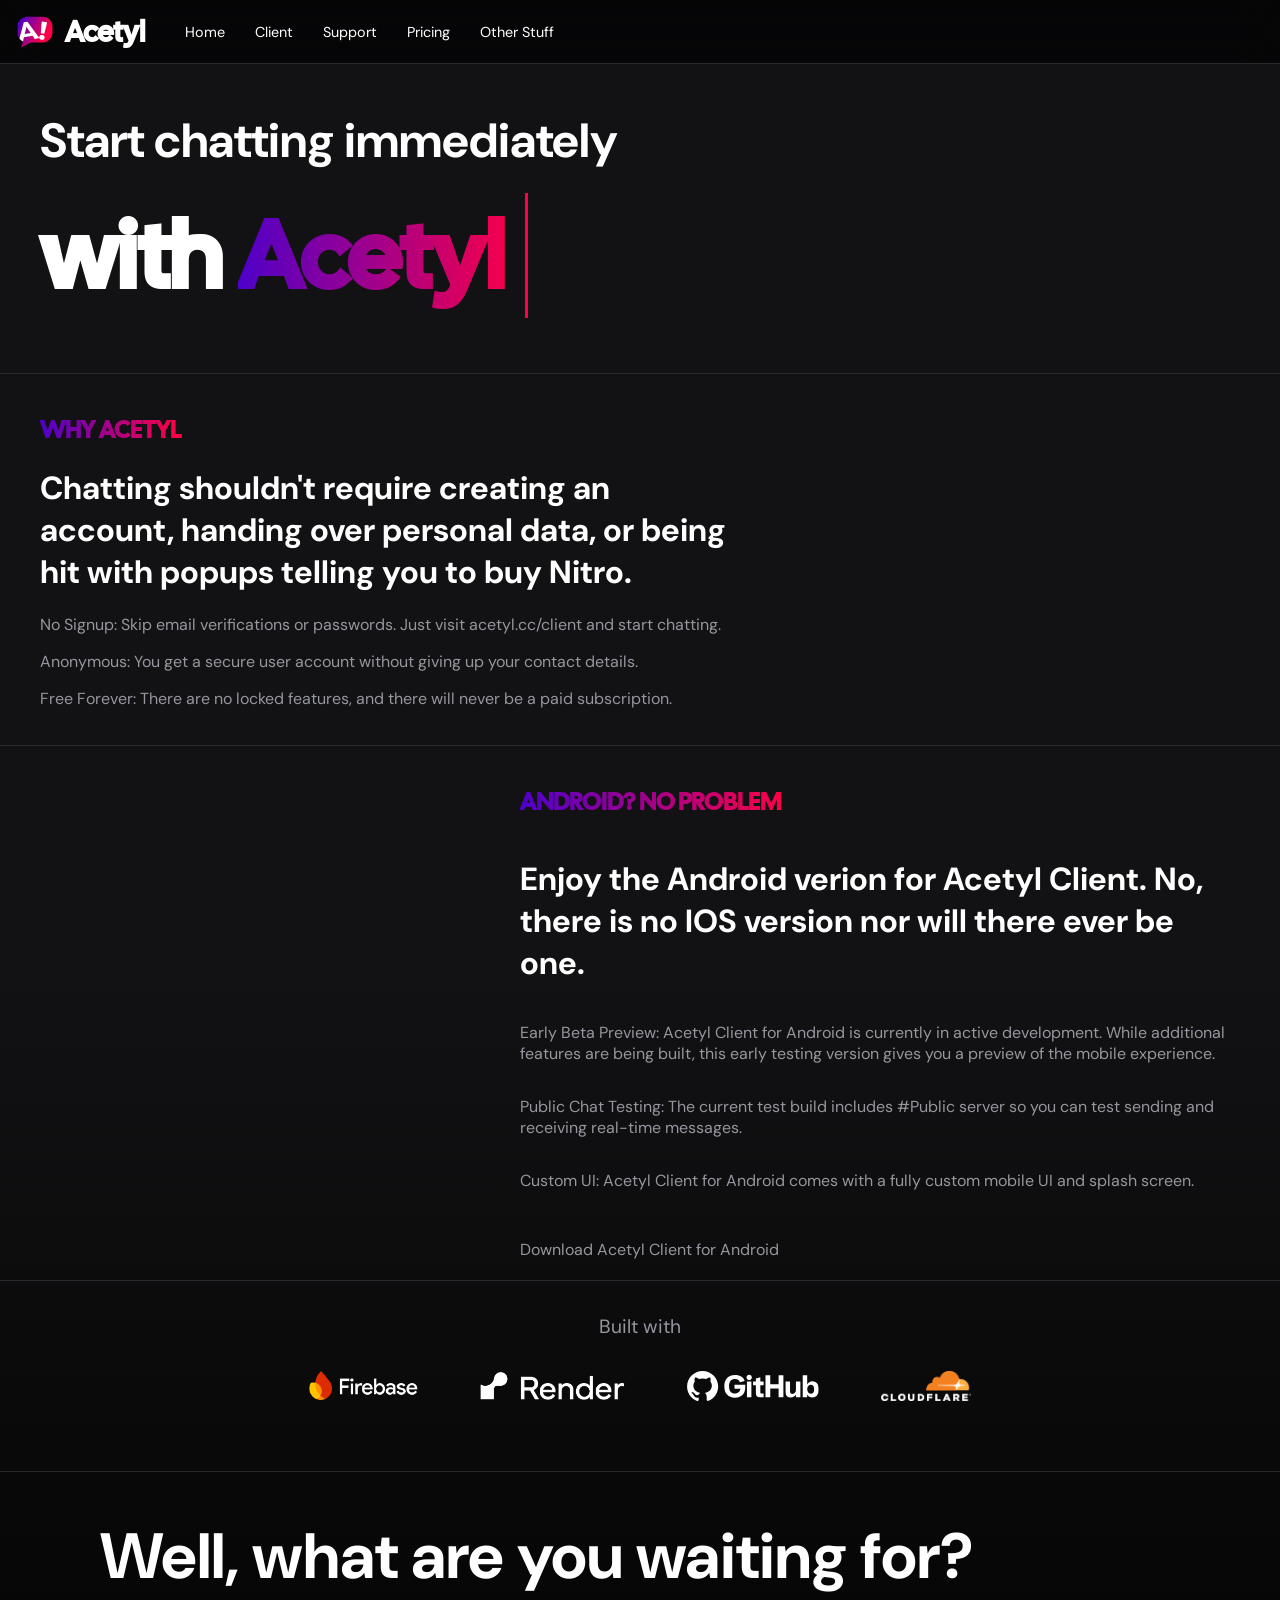
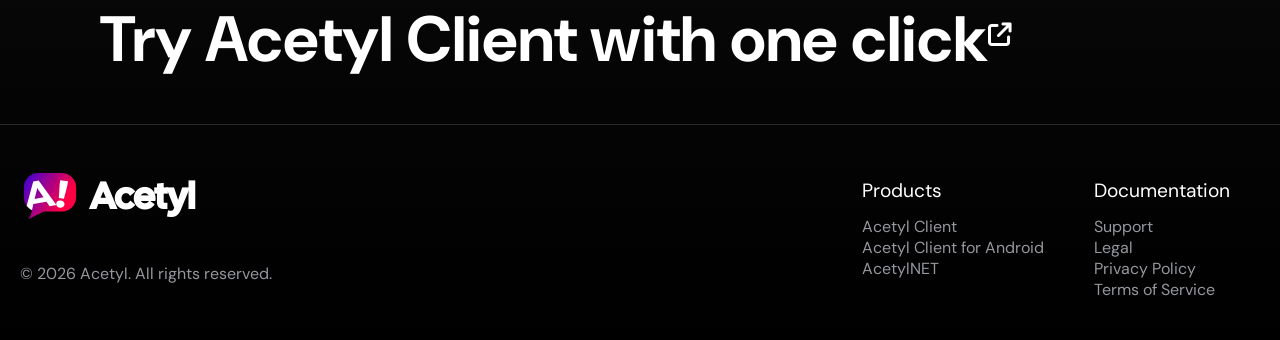
==== index.html @ eba13580 "big update with legal page and components folder" ====
<!DOCTYPE html>

<html>
<head>
    <meta charset="UTF-8">
    <title>Acetyl</title>
    <link rel="stylesheet" href="https://cdnjs.cloudflare.com/ajax/libs/font-awesome/6.5.0/css/all.min.css">
    <link rel="preconnect" href="https://fonts.googleapis.com">
    <link rel="preconnect" href="https://fonts.gstatic.com" crossorigin>
    <link href="https://fonts.googleapis.com/css2?family=Cal+Sans&family=DM+Sans:ital,opsz,wght@0,9..40,100..1000;1,9..40,100..1000&display=swap" rel="stylesheet">
    <link rel="icon" type="image/svg+xml" href="./client/Assets/favicon.svg">
    
    <link rel="stylesheet" href="/components/global.css">
    <link rel="stylesheet" href="/style.css">    
    <script src="/components/components.js" defer></script>
</head>
</head>
<body>
    <div id="header"></div>
        
    <div id="content">
        <div id="section-1">
            <h2>Start chatting immediately</h2>
            <h1>with <span>Acetyl Client</span></h1>
        </div>
        <div id="section-2">
            <div class="left">
                <h2>WHY ACETYL</h2>
                <h1>Chatting shouldn't require creating an account, handing over personal data, or being hit with popups telling you to buy Nitro.</h1>
                <h3>No Signup: Skip email verifications or passwords. Just visit acetyl.cc/client and start chatting.</h3>
                <h3>Anonymous: You get a secure user account without giving up your contact details.</h3>
                <h3>Free Forever: There are no locked features, and there will never be a paid subscription.</h3>
            </div>
            <div class="right">
                <video src="./client/Assets/uploads/promovid2short.mp4" autoplay loop muted playsinline></video>
            </div>
        </div>
        <div id="section-3">
            <div class="left">
                <video src="./client/Assets/uploads/mobile.mp4" autoplay loop muted playsinline></video>
            </div>
            <div class="right">
                <h2>ANDROID? NO PROBLEM</h2>
                <h1>Enjoy the Android verion for Acetyl Client. No, there is no IOS version nor will there ever be one.</h1>
                <h3>Early Beta Preview: Acetyl Client for Android is currently in active development. While additional features are being built, this early testing version gives you a preview of the mobile experience.</h3>
                <h3>Public Chat Testing: The current test build includes #Public server so you can test sending and receiving real-time messages.</h3>
                <h3>Custom UI: Acetyl Client for Android comes with a fully custom mobile UI and splash screen.</h3>
                <h3></h3>
                <a href="./client/Assets/Acetyl Client for Android.apk">Download Acetyl Client for Android</a>
            </div>
        </div>
        <div id="builtWith">
            <h1>Built with</h1>
            <div id="builtWithLogos">
                <img src="./client/Assets/firebase.png" onclick="window.open('https://firebase.google.com')">
                <img src="./client/Assets/render.png" onclick="window.open('https://render.com')">
                <img src="./client/Assets/github.svg" onclick="window.open('https://github.com')">
                <img src="./client/Assets/cloudflare.png" onclick="window.open('https://cloudflare.com')">
            </div>
        </div>
        <div id="section-4">
            <h1>Well, what are you waiting for? <br>Try Acetyl Client with one <a href="client">click<i class="fa-solid fa-arrow-up-right-from-square"></i></a></h1>
        </div>
        <div id="footer"></div>
    </div>

    <script>
    document.addEventListener("DOMContentLoaded", () => {
        const text = "Acetyl Client";
        const span = document.querySelector("#section-1 h1 span");
        span.textContent = "";
        
        let i = 0;

        function typeCharacter() {
            if (i < text.length) {
                span.textContent += text.charAt(i);
                i++;
                setTimeout(typeCharacter, 200);
            }
        }

        typeCharacter();
    });
    </script>
</body>
</html>
---- components/global.css ----
html {
    font-family: "DM Sans", sans-serif;
    margin: 0;
    padding: 0;
    background: #000;
}

body {
    margin: 0;
    padding: 0;
    background: linear-gradient(to top, #000000 0%, #121214 50%, #121214 100%);
}

#header {
    position: sticky;
    top: 0;
    left: 0;
    width: 100%;
    z-index: 1000;
    display: flex;
    flex-direction: row;
    align-items: center;
    height: 7vh;
    border-bottom: #29292d 1px solid;
    background-color: rgba(0, 0, 0, 0.65);
    backdrop-filter: blur(16px) saturate(180%);
    -webkit-backdrop-filter: blur(16px) saturate(180%);
}

#header img {
    height: 40px;
    margin-left: 15px;
    cursor: pointer
}

#header h1 {
    font-family: "Cal Sans", sans-serif;
    margin-left: 10px;
    font-size: 1.8rem;
    color: white;
    margin-right: 40px;
    cursor: pointer
}

#header a {
    font-family: 'DM Sans', sans-serif;
    margin-right: 30px;
    font-size: 0.9rem;
    font-weight: 400;
    cursor: pointer;
    background: linear-gradient(90deg, #96979e 50%, #fff 50%);
    background-size: 200% 100%;
    background-position: 100% 0; 
    -webkit-background-clip: text;
    background-clip: text;
    color: transparent;
    transition: background-position 0.3s ease;
}

#header a:hover {
    background-position: 0% 0;
}

#footer {
    display: flex;
    flex-direction: row;
    border-top: #29292d 1px solid;
    padding: 20px
}

#footer .left {
    flex: 0.3;
    display: flex;
    flex-direction: column;
}

#footer-logo {
    display: flex;
    flex-direction: row;
    align-items: center;
}

#footer .left img {
    height: 60px;
    cursor: pointer;
}

#footer .left h1 {
    font-family: 'Cal Sans', sans-serif;
    font-size: 2.4rem;
    color: #fff;
    margin-left: 10px;
    cursor: pointer;
}

#footer .left p {
    font-family: 'DM Sans', sans-serif;
    font-size: 1rem;
    color: #96979e;
}

#footer .right {
    flex: 0.7;
    display: flex;
    flex-direction: row;
    justify-content: flex-end;
    padding: 20px 30px;
    gap: 50px
}

.footer-list {
    display: flex;
    flex-direction: column;
}

.footer-list h1 {
    font-family: 'DM Sans', sans-serif;
    font-weight: 400;
    color: #fff;
    font-size: 1.2rem;
}

.footer-list a {
    color: #96979e;
    background: linear-gradient(90deg, #fff 50%, #96979e 50%);
    background-size: 200% 100%;
    background-position: 100% 0; 
    -webkit-background-clip: text;
    background-clip: text;
    color: transparent;
    transition: background-position 1s ease;
    font-size: 1rem;
    cursor: pointer;
}

.footer-list a:hover {
    background-position: 0% 0;
}
---- style.css ----
#section-1 {
    padding: 20px 40px;
    line-height: 0.7;
    border-bottom: #29292d 1px solid;
}

#section-1 h2 {
    font-family: 'DM Sans', sans-serif;
    color: #fff;
    font-size: 3rem;
}

#section-1 h1 {
    font-family: 'Cal Sans', sans-serif;
    color: #fff;
    font-size: 6rem;
}

#section-1 h1 span {
    background: linear-gradient(90deg, #4E00CA, #FF0044);
    -webkit-background-clip: text;
    -webkit-text-fill-color: transparent;
    background-clip: text;
    white-space: pre-wrap;
    
    border-right: 3px solid #FF0044;
    padding-right: 4px;
    animation: blink-cursor 0.75s step-end infinite;
}

@keyframes blink-cursor {
    from, to { border-color: transparent; }
    50% { border-color: #FF0044; }
}

#section-2 {
    padding: 20px 40px;
    display: flex;
    flex-direction: row;
    border-bottom: #29292d 1px solid;
}

#section-2 .left {
    flex: 0.6;
    padding-right: 50px;
}

#section-2 .right {
    display: flex;
    flex: 0.4;
    align-items: center;
    justify-content: center;
}

#section-2 h2 {
    background: linear-gradient(90deg, #4E00CA 0%, #FF0044 20%);
    -webkit-background-clip: text;
    -webkit-text-fill-color: transparent;
    background-clip: text;
    white-space: pre-wrap;
    font-family: 'Cal Sans', sans-serif;
}

#section-2 h1, #section-3 h1 {
    color: white;
    font-family: 'DM Sans', sans-serif;
    font-size: 2rem;
}

#section-2 h3, #section-3 h3 {
    color: #96979e;
    font-family: 'DM Sans', sans-serif;
    font-weight: 400;
    font-size: 1rem;
}

#section-2 video {
    width: 100%;   
}

#section-3 {
    padding: 20px 40px;
    display: flex;
    flex-direction: row;
    border-bottom: #29292d 1px solid;
}

#section-3 .left {
    flex: 0.4;
    display: flex;
    align-items: center;
    justify-content: center;
}

#section-3 .right {
    display: flex;
    flex: 0.6;
    flex-direction: column;
}

#section-3 h2 {
    background: linear-gradient(90deg, #4E00CA 0%, #FF0044 40%);
    -webkit-background-clip: text;
    -webkit-text-fill-color: transparent;
    background-clip: text;
    white-space: pre-wrap;
    font-family: 'Cal Sans', sans-serif;
    margin-right: 50px;
}

#section-3 video {
    width: 50%; 
}

#section-3 a {
    color: #96979e;
    background: linear-gradient(90deg, #ffffff 50%, #96979e 50%);
    background-size: 200% 100%;
    background-position: 100% 0; 
    -webkit-background-clip: text;
    background-clip: text;
    color: transparent;
    transition: background-position 1s ease;
}

#section-3 a:hover {
    background-position: 0% 0;
}

#builtWith {
    display: flex;
    flex-direction: column;
    padding: 20px;
    gap: 20px
}

#builtWith h1 {
    font-family: 'DM Sans', sans-serif;
    font-weight: 400;
    color: #96979e;
    font-size: 1.2rem;
    text-align: center;
}

#builtWithLogos {
    display: flex;
    flex-direction: row;
    align-items: center;
    justify-content: center;
    gap: 5%
}

#builtWith img {
    height: 30px;
    cursor: pointer;
}

#section-4 {
    padding: 0 100px;
    display: flex;
    align-items: center;
    border-top: #29292d 1px solid;
    margin-top: 50px;
}

#section-4 h1 {
    color: white;
    font-family: 'DM Sans', sans-serif;
    font-size: 4rem;
}

#section-4 a {
    color: #96979e;
    background: linear-gradient(90deg, #96979e 50%, #fff 50%);
    background-size: 200% 100%;
    background-position: 100% 0; 
    -webkit-background-clip: text;
    background-clip: text;
    color: transparent;
    transition: background-position 1s ease;
}

#section-4 a:hover {
    background-position: 0% 0;
}

#section-4 i {
    color: white;
    font-size: 1.5rem;
    vertical-align: top;
    transform: translateY(1em);
}

#section-4 i:hover {
    color: #96979e;
}
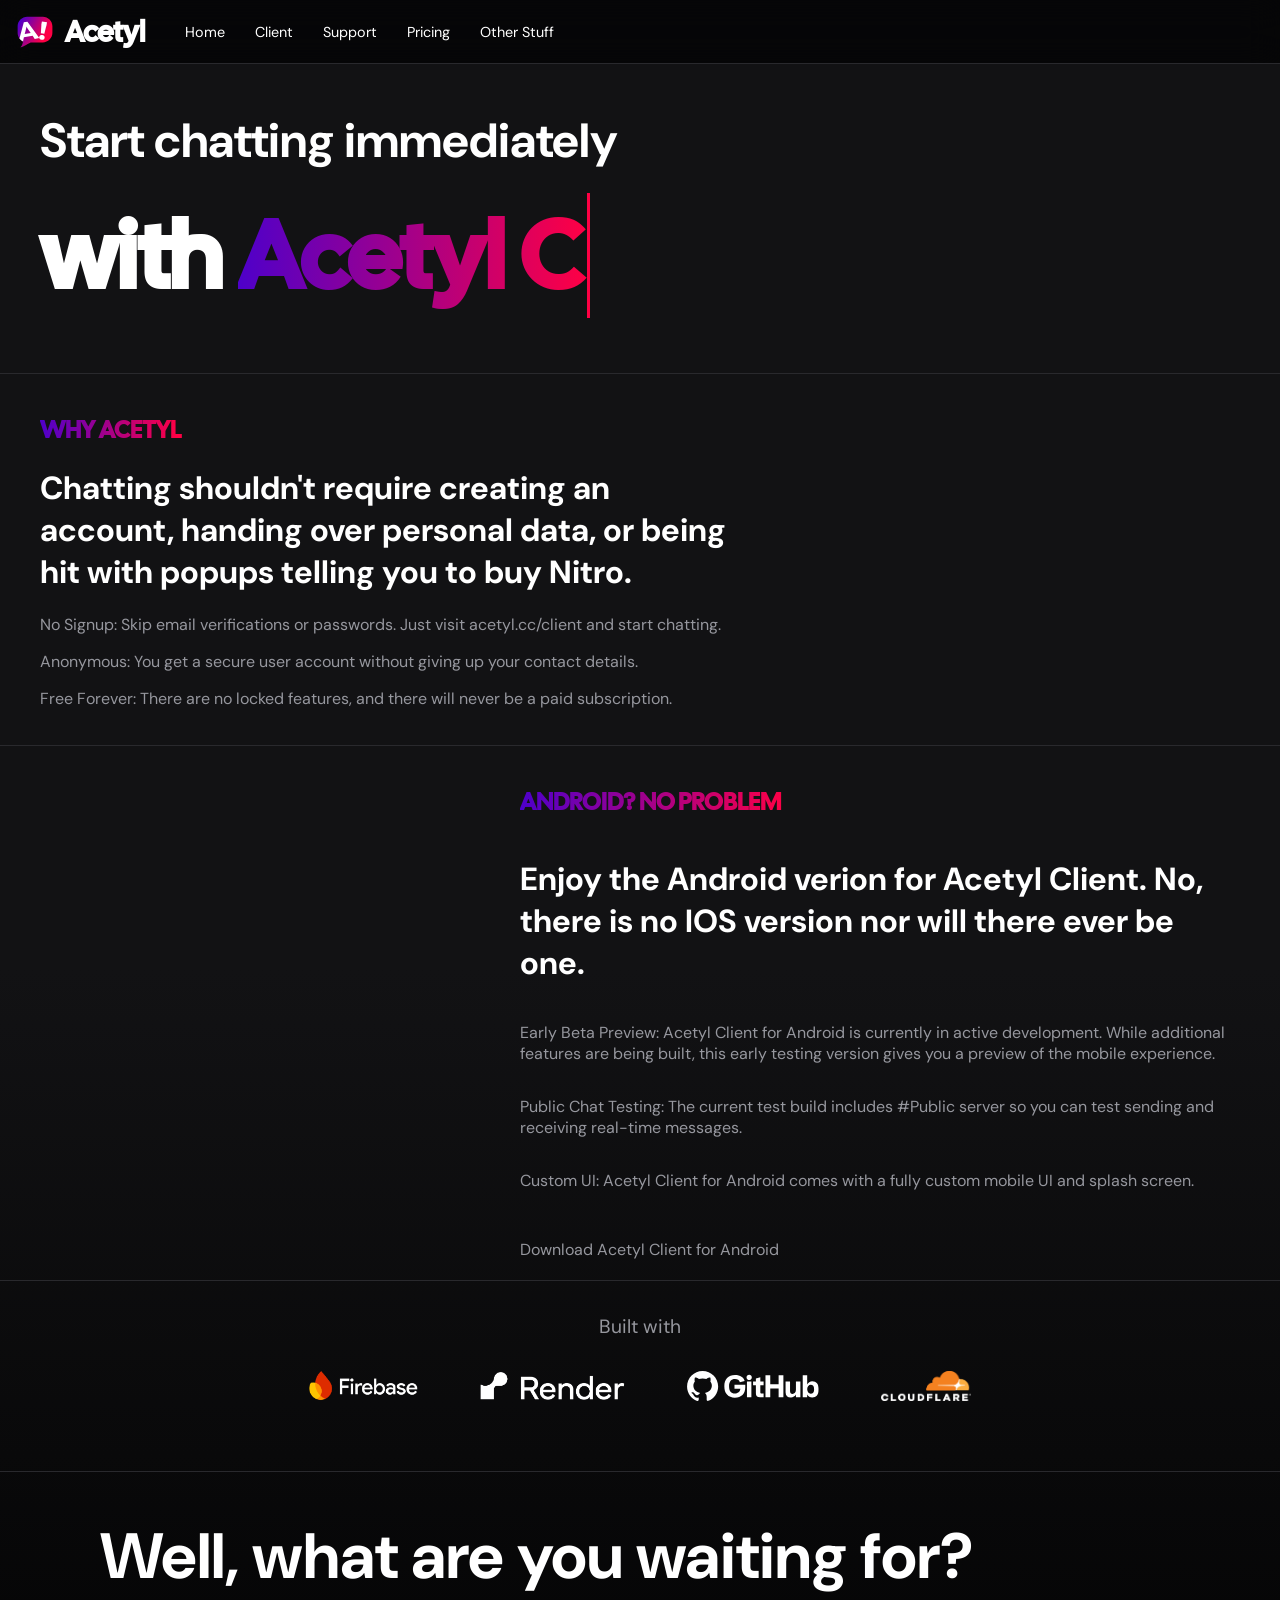
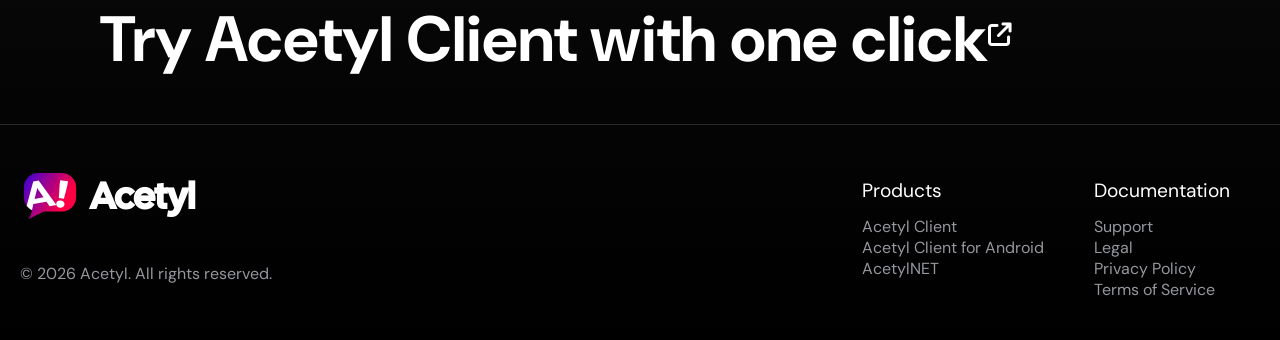
==== commit 605f19c5: "new message sfx and onrender.com bug fix" ====
--- a/index.html
+++ b/index.html
@@ -59,7 +59,7 @@
             </div>
         </div>
         <div id="section-4">
-            <h1>Well, what are you waiting for? <br>Try Acetyl Client with one <a href="client">click<i class="fa-solid fa-arrow-up-right-from-square"></i></a></h1>
+            <h1>Well, what are you waiting for? <br>Try Acetyl Client with one <a href="/client/">click<i class="fa-solid fa-arrow-up-right-from-square"></i></a></h1>
         </div>
         <div id="footer"></div>
     </div>
--- a/components/global.css
+++ b/components/global.css
@@ -135,4 +135,8 @@
 
 .footer-list a:hover {
     background-position: 0% 0;
+}
+
+a {
+    text-decoration: none;
 }
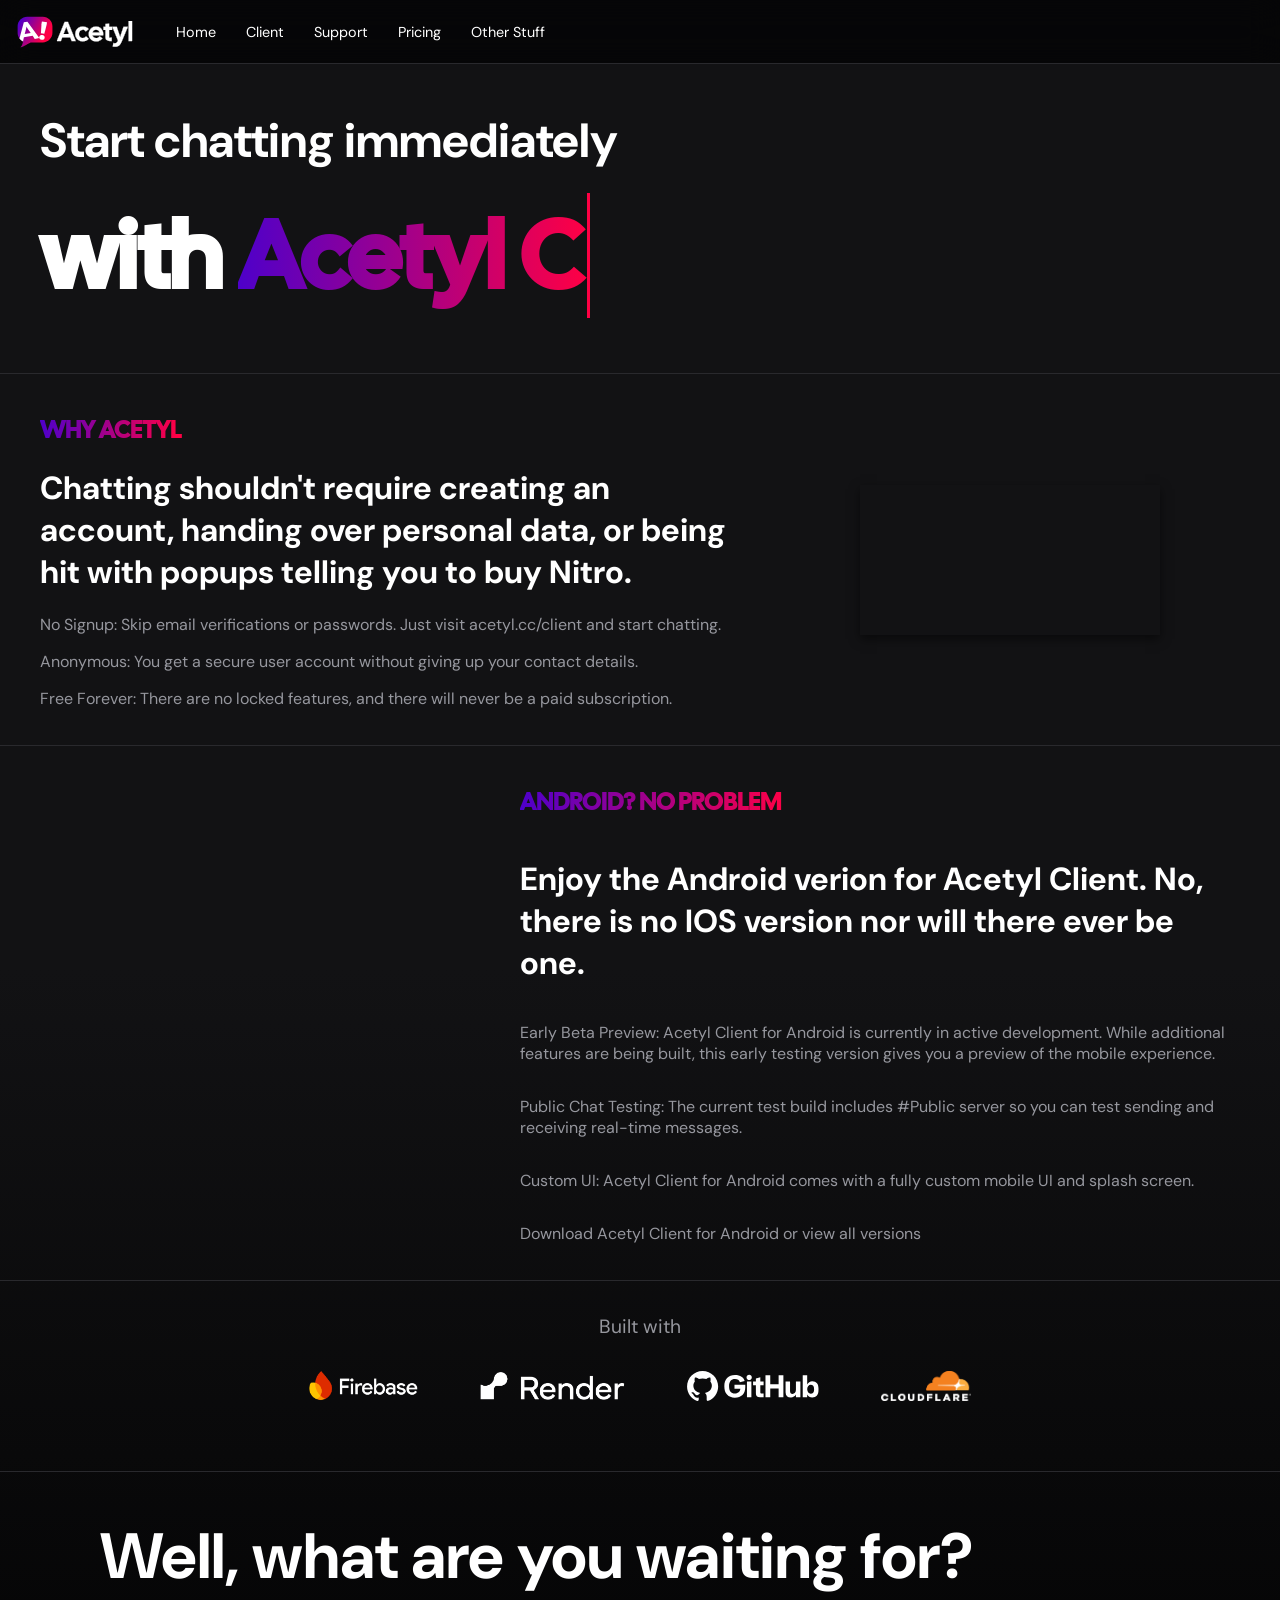
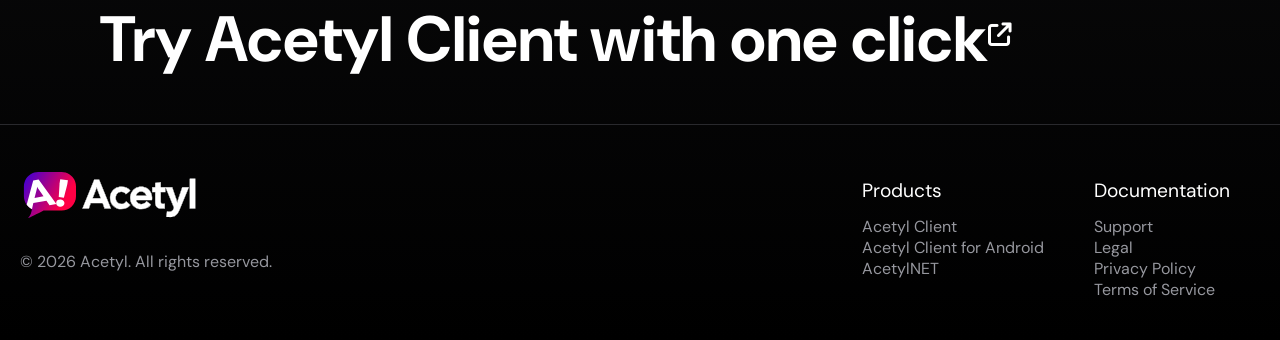
==== commit 1668729c: "url detection and new admin cmds" ====
--- a/index.html
+++ b/index.html
@@ -13,7 +13,6 @@
     <link rel="stylesheet" href="/components/global.css">
     <link rel="stylesheet" href="/style.css">    
     <script src="/components/components.js" defer></script>
-</head>
 </head>
 <body>
     <div id="header"></div>
@@ -45,8 +44,10 @@
                 <h3>Early Beta Preview: Acetyl Client for Android is currently in active development. While additional features are being built, this early testing version gives you a preview of the mobile experience.</h3>
                 <h3>Public Chat Testing: The current test build includes #Public server so you can test sending and receiving real-time messages.</h3>
                 <h3>Custom UI: Acetyl Client for Android comes with a fully custom mobile UI and splash screen.</h3>
-                <h3></h3>
-                <a href="./client/Assets/Acetyl Client for Android.apk">Download Acetyl Client for Android</a>
+                <h3>
+                    <a href="https://github.com/realmeuse5/Acetyl-Client-for-Android/releases/latest/download/acetyl-client-v1.0.0.apk">Download Acetyl Client for Android</a> or
+                    <a href="https://github.com/realmeuse5/Acetyl-Client-for-Android/releases">view all versions</a>
+                </h3>
             </div>
         </div>
         <div id="builtWith">
--- a/components/global.css
+++ b/components/global.css
@@ -30,16 +30,8 @@
 #header img {
     height: 40px;
     margin-left: 15px;
-    cursor: pointer
-}
-
-#header h1 {
-    font-family: "Cal Sans", sans-serif;
-    margin-left: 10px;
-    font-size: 1.8rem;
-    color: white;
-    margin-right: 40px;
-    cursor: pointer
+    cursor: pointer;
+    margin-right: 40px
 }
 
 #header a {
@@ -78,6 +70,8 @@
     display: flex;
     flex-direction: row;
     align-items: center;
+    margin-top: 20px;
+    margin-bottom: 10px;
 }
 
 #footer .left img {
--- a/style.css
+++ b/style.css
@@ -33,6 +33,8 @@
     50% { border-color: #FF0044; }
 }
 
+
+
 #section-2 {
     padding: 20px 40px;
     display: flex;
@@ -75,7 +77,10 @@
 }
 
 #section-2 video {
-    width: 100%;   
+    max-width: 100%;
+    max-height: 450px;
+    object-fit: contain;
+    box-shadow: 0 4px 10px rgba(0, 0, 0, 0.5);
 }
 
 #section-3 {
@@ -109,7 +114,10 @@
 }
 
 #section-3 video {
-    width: 50%; 
+    max-height: 500px;
+    object-fit: cover;
+    border-radius: 35px;
+    clip-path: inset(0 2px 2px 0); 
 }
 
 #section-3 a {
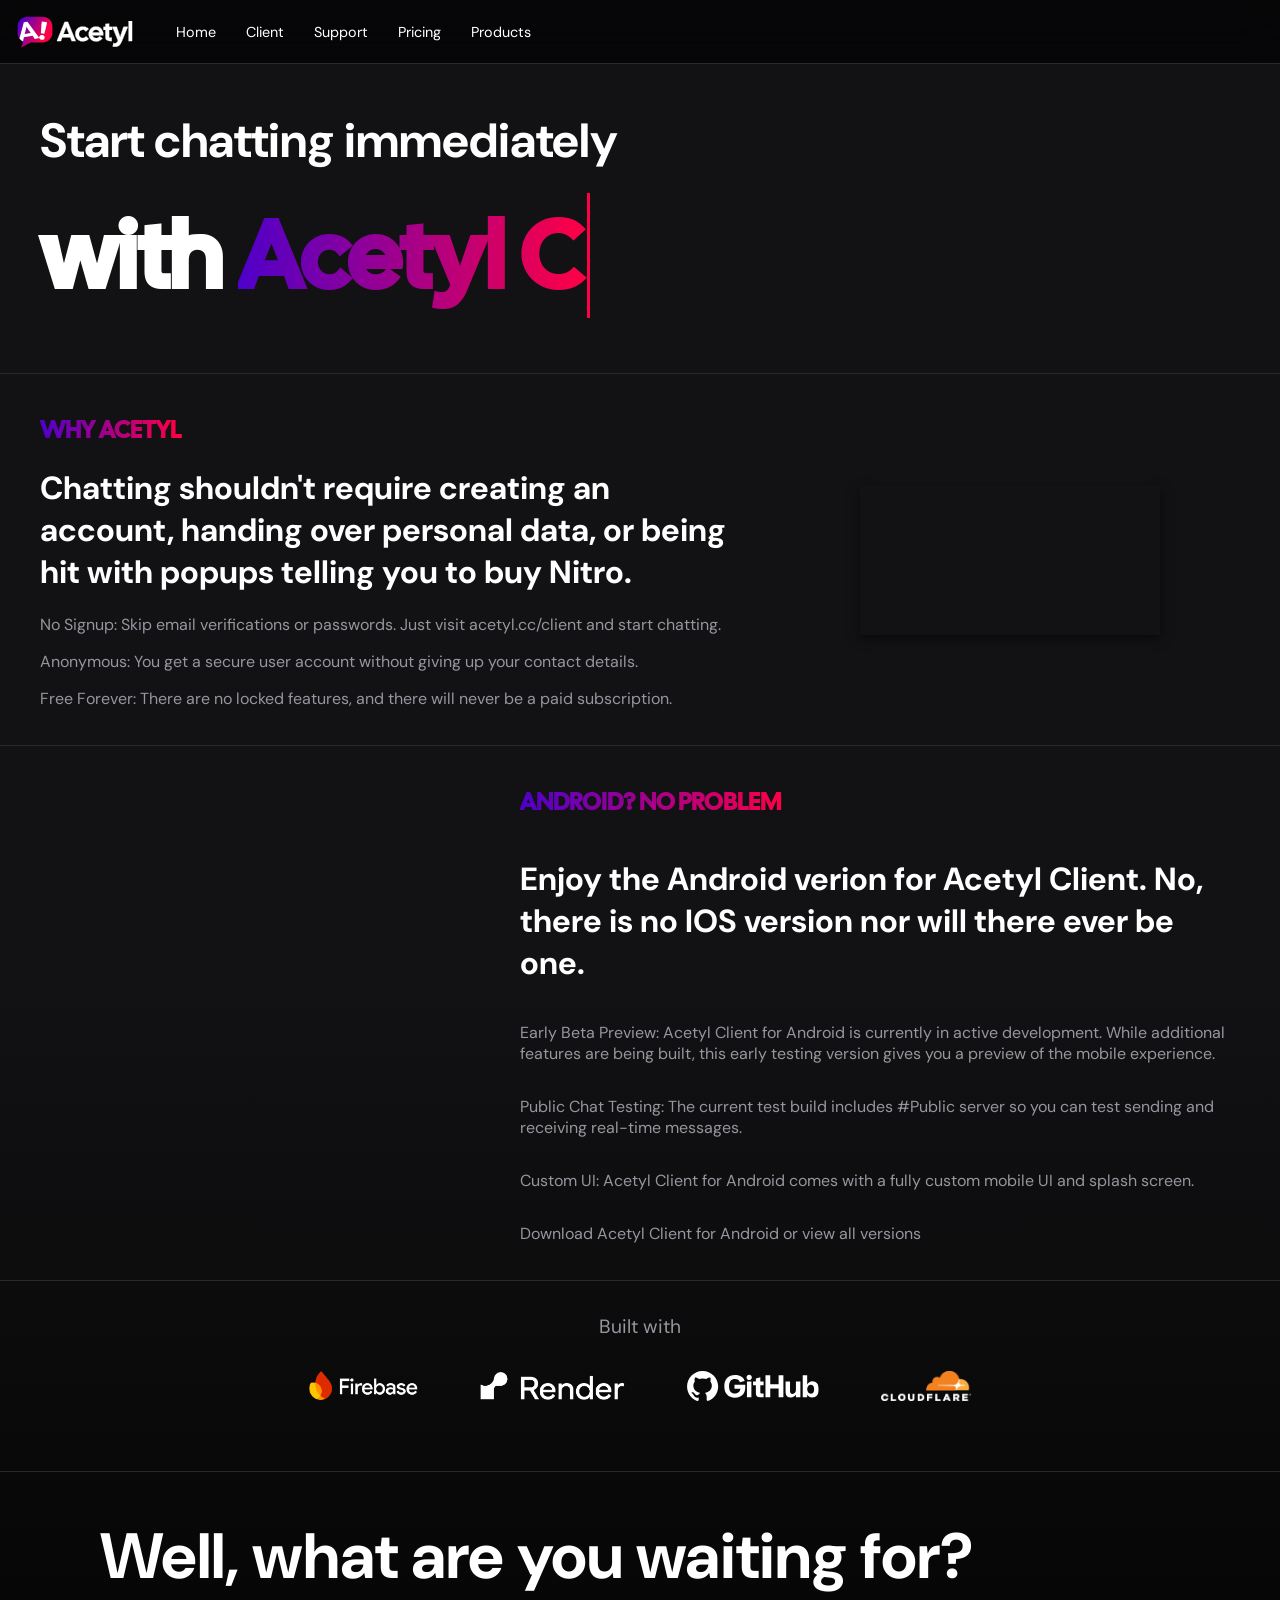
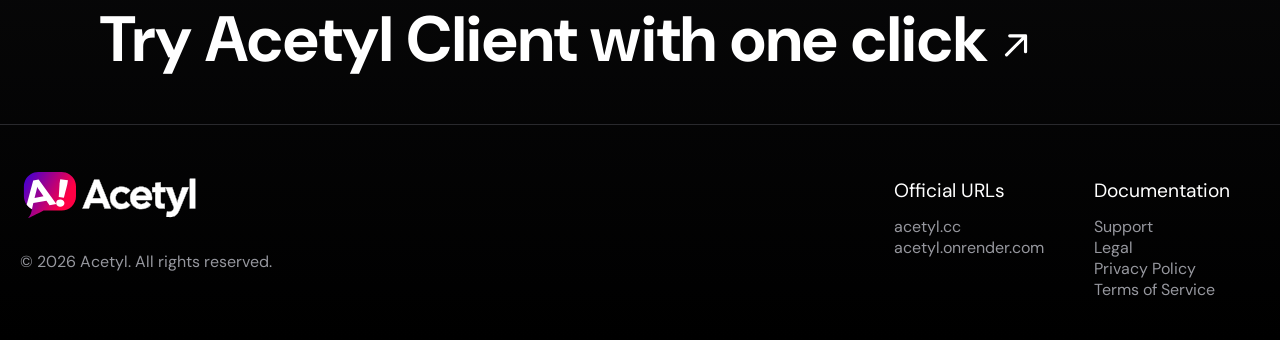
==== commit fce94d60: "new homepage section and file pasting + drag and drop" ====
--- a/index.html
+++ b/index.html
@@ -60,7 +60,10 @@
             </div>
         </div>
         <div id="section-4">
-            <h1>Well, what are you waiting for? <br>Try Acetyl Client with one <a href="/client/">click<i class="fa-solid fa-arrow-up-right-from-square"></i></a></h1>
+            <h1>Well, what are you waiting for? <br>Try Acetyl Client with one <a href="/client/">click
+                <svg xmlns="http://www.w3.org/2000/svg" width="30" viewBox="1.243 0.843 9.483 10.345" aria-hidden="true" fill=currentColor><path d="M8.949 2.505a.497.497 0 0 1 .546.546L9.5 3.1V8a.5.5 0 0 1-1 0V4.207l-5.147 5.15a.5.5 0 1 1-.707-.707L7.794 3.5H4a.5.5 0 0 1 0-1h4.9z"/>
+                </svg></a>
+            </h1>
         </div>
         <div id="footer"></div>
     </div>
@@ -83,6 +86,7 @@
 
         typeCharacter();
     });
+    
     </script>
 </body>
 </html>
--- a/components/global.css
+++ b/components/global.css
@@ -22,35 +22,170 @@
     align-items: center;
     height: 7vh;
     border-bottom: #29292d 1px solid;
+    background: transparent;
+}
+
+#header::before {
+    content: "";
+    position: absolute;
+    inset: 0;
     background-color: rgba(0, 0, 0, 0.65);
     backdrop-filter: blur(16px) saturate(180%);
     -webkit-backdrop-filter: blur(16px) saturate(180%);
-}
-
-#header img {
+    z-index: -1;
+}
+
+#header > img {
     height: 40px;
     margin-left: 15px;
-    cursor: pointer;
-    margin-right: 40px
-}
-
-#header a {
+    margin-right: 40px;
+    cursor: pointer;
+}
+
+#header > a {
     font-family: 'DM Sans', sans-serif;
     margin-right: 30px;
     font-size: 0.9rem;
     font-weight: 400;
     cursor: pointer;
-    background: linear-gradient(90deg, #96979e 50%, #fff 50%);
+    background: linear-gradient(
+        90deg,
+        #96979e 50%,
+        #fff 50%
+    );
     background-size: 200% 100%;
-    background-position: 100% 0; 
+    background-position: 100% 0;
     -webkit-background-clip: text;
     background-clip: text;
     color: transparent;
     transition: background-position 0.3s ease;
-}
-
-#header a:hover {
+    text-decoration: none;
+}
+
+#header > a:hover {
     background-position: 0% 0;
+}
+
+#products-wrapper > a {
+    font-family: 'DM Sans', sans-serif;
+    margin-right: 30px;
+    font-size: 0.9rem;
+    font-weight: 400;
+    cursor: pointer;
+    background: linear-gradient(
+        90deg,
+        #96979e 50%,
+        #fff 50%
+    );
+    background-size: 200% 100%;
+    background-position: 100% 0;
+    -webkit-background-clip: text;
+    background-clip: text;
+    color: transparent;
+    transition: background-position 0.3s ease;
+    text-decoration: none;
+}
+
+#products-wrapper > a:hover {
+    background-position: 0% 0;
+}
+
+#products-menu {
+    display: flex;
+    flex-direction: row;
+    position: absolute;
+    top: calc(7vh - 1px);
+    left: 0;
+    width: 100vw;
+    min-height: 150px;
+    box-sizing: border-box;
+    background-color: rgba(0, 0, 0, 0.9);
+    backdrop-filter: blur(16px) saturate(180%);
+    -webkit-backdrop-filter: blur(16px) saturate(180%);
+    border-bottom: 1px solid #29292d;
+    opacity: 0;
+    visibility: hidden;
+    overflow: hidden;
+    clip-path: inset(0 0 100% 0);
+    transform: translateY(-10px);
+    transition:
+        opacity 0.15s ease,
+        transform 0.55s cubic-bezier(0.16, 1, 0.3, 1),
+        clip-path 0.55s cubic-bezier(0.16, 1, 0.3, 1),
+        visibility 0.55s ease;
+    z-index: 10;
+}
+
+#products-menu.open {
+    opacity: 1;
+    visibility: visible;
+    clip-path: inset(0 0 0 0);
+    transform: translateY(0);
+}
+
+.products-menu-content {
+    display: flex;
+    flex-direction: row;
+    gap: 0;
+
+    width: 100%;
+    max-width: 1200px;
+    margin: 0 auto;
+    padding: 45px 50px 50px;
+    box-sizing: border-box;
+
+    opacity: 0;
+    transform: translateX(-30px);
+
+    transition:
+        opacity 0.35s ease,
+        transform 0.55s cubic-bezier(0.16, 1, 0.3, 1);
+}
+
+#products-menu.open .products-menu-content {
+    opacity: 1;
+    transform: translateX(0);
+    transition-delay: 0.12s;
+}
+
+.product-item {
+    display: flex;
+    flex-direction: column;
+    align-items: flex-start;
+    padding: 30px;
+}
+
+.product-item > a {
+    display: inline-flex;
+    align-items: center;
+    gap: 10px;
+    color: #fff;
+}
+
+.product-item > a h2 {
+    font-family: "DM Sans", sans-serif;
+    color: inherit;
+    margin: 0;
+    font-size: 2rem;
+}
+
+.product-item > a svg {
+    width: 20px;
+    fill: currentColor;
+}
+
+.product-item > a:hover {
+    color: #96979e;
+}
+
+.product-item > p {
+    font-family: "DM Sans", sans-serif;
+    color: #96979e;
+    margin-top: 20px;
+}
+
+.product-item img {
+    height: 30px;
 }
 
 #footer {
--- a/style.css
+++ b/style.css
@@ -178,27 +178,9 @@
 }
 
 #section-4 a {
-    color: #96979e;
-    background: linear-gradient(90deg, #96979e 50%, #fff 50%);
-    background-size: 200% 100%;
-    background-position: 100% 0; 
-    -webkit-background-clip: text;
-    background-clip: text;
-    color: transparent;
-    transition: background-position 1s ease;
+    color: #fff;
 }
 
 #section-4 a:hover {
-    background-position: 0% 0;
-}
-
-#section-4 i {
-    color: white;
-    font-size: 1.5rem;
-    vertical-align: top;
-    transform: translateY(1em);
-}
-
-#section-4 i:hover {
     color: #96979e;
 }
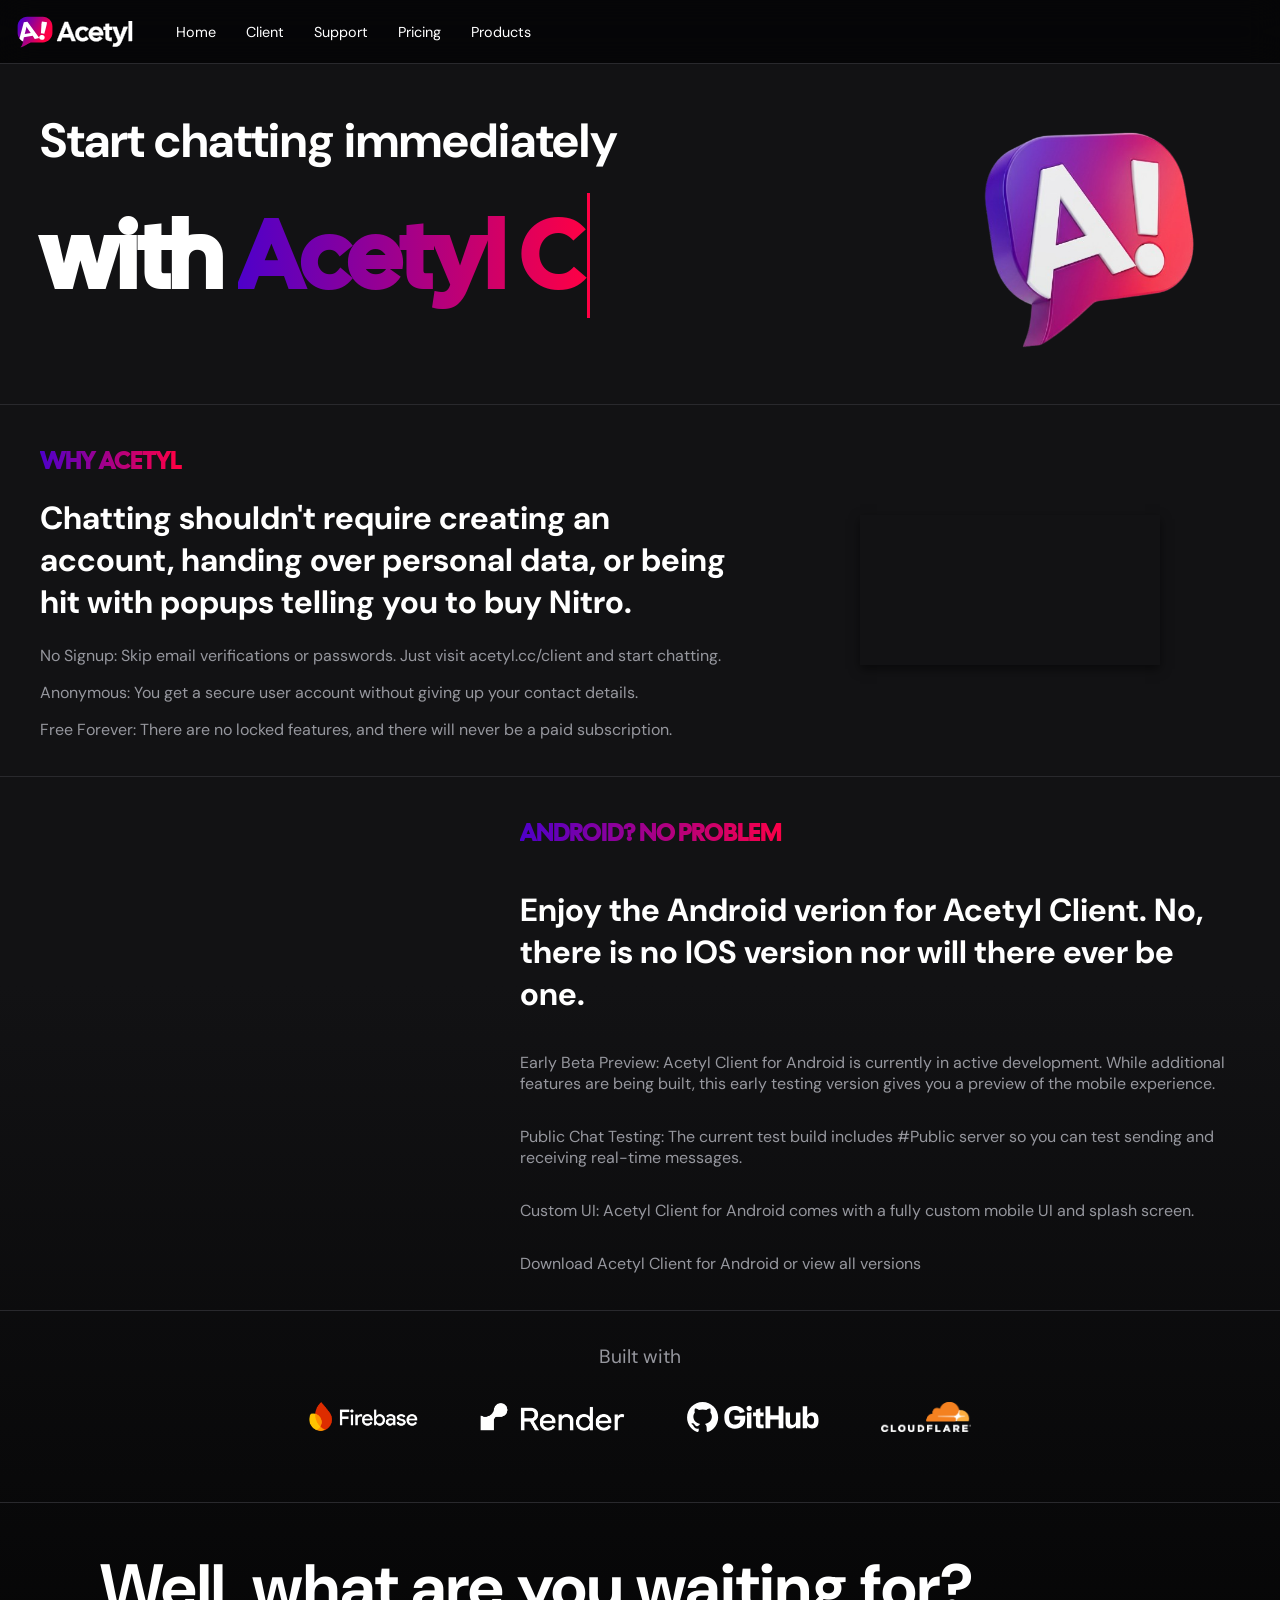
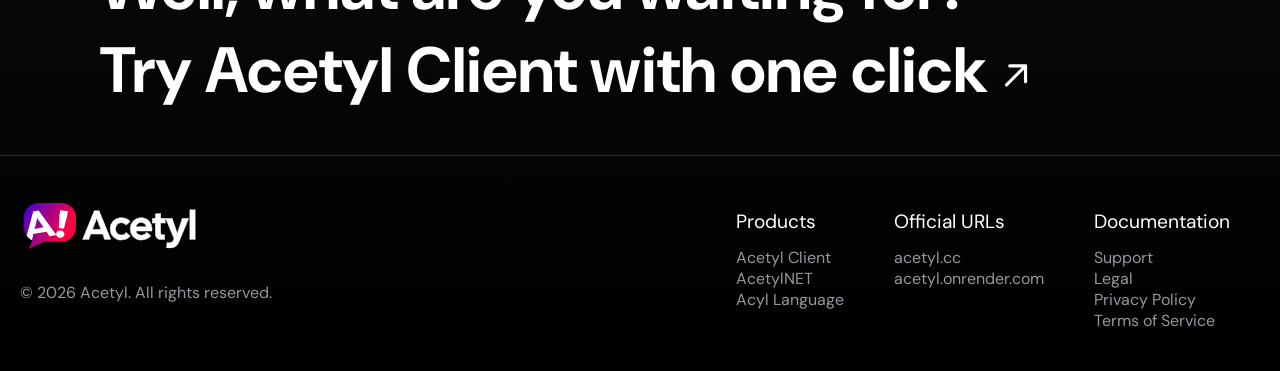
==== commit fe06283b: "vs fix" ====
--- a/index.html
+++ b/index.html
@@ -19,8 +19,11 @@
         
     <div id="content">
         <div id="section-1">
-            <h2>Start chatting immediately</h2>
-            <h1>with <span>Acetyl Client</span></h1>
+            <div class="text-content">
+                <h2>Start chatting immediately</h2>
+                <h1>with <span>Acetyl Client</span></h1>
+            </div>
+            <img src="/client/Assets/3dlogo.png">
         </div>
         <div id="section-2">
             <div class="left">
--- a/style.css
+++ b/style.css
@@ -2,6 +2,14 @@
     padding: 20px 40px;
     line-height: 0.7;
     border-bottom: #29292d 1px solid;
+    display: flex;
+    justify-content: space-between;
+}
+
+#section-1 img {
+    max-width: 300px;        
+    height: auto;
+    object-fit: contain;
 }
 
 #section-1 h2 {
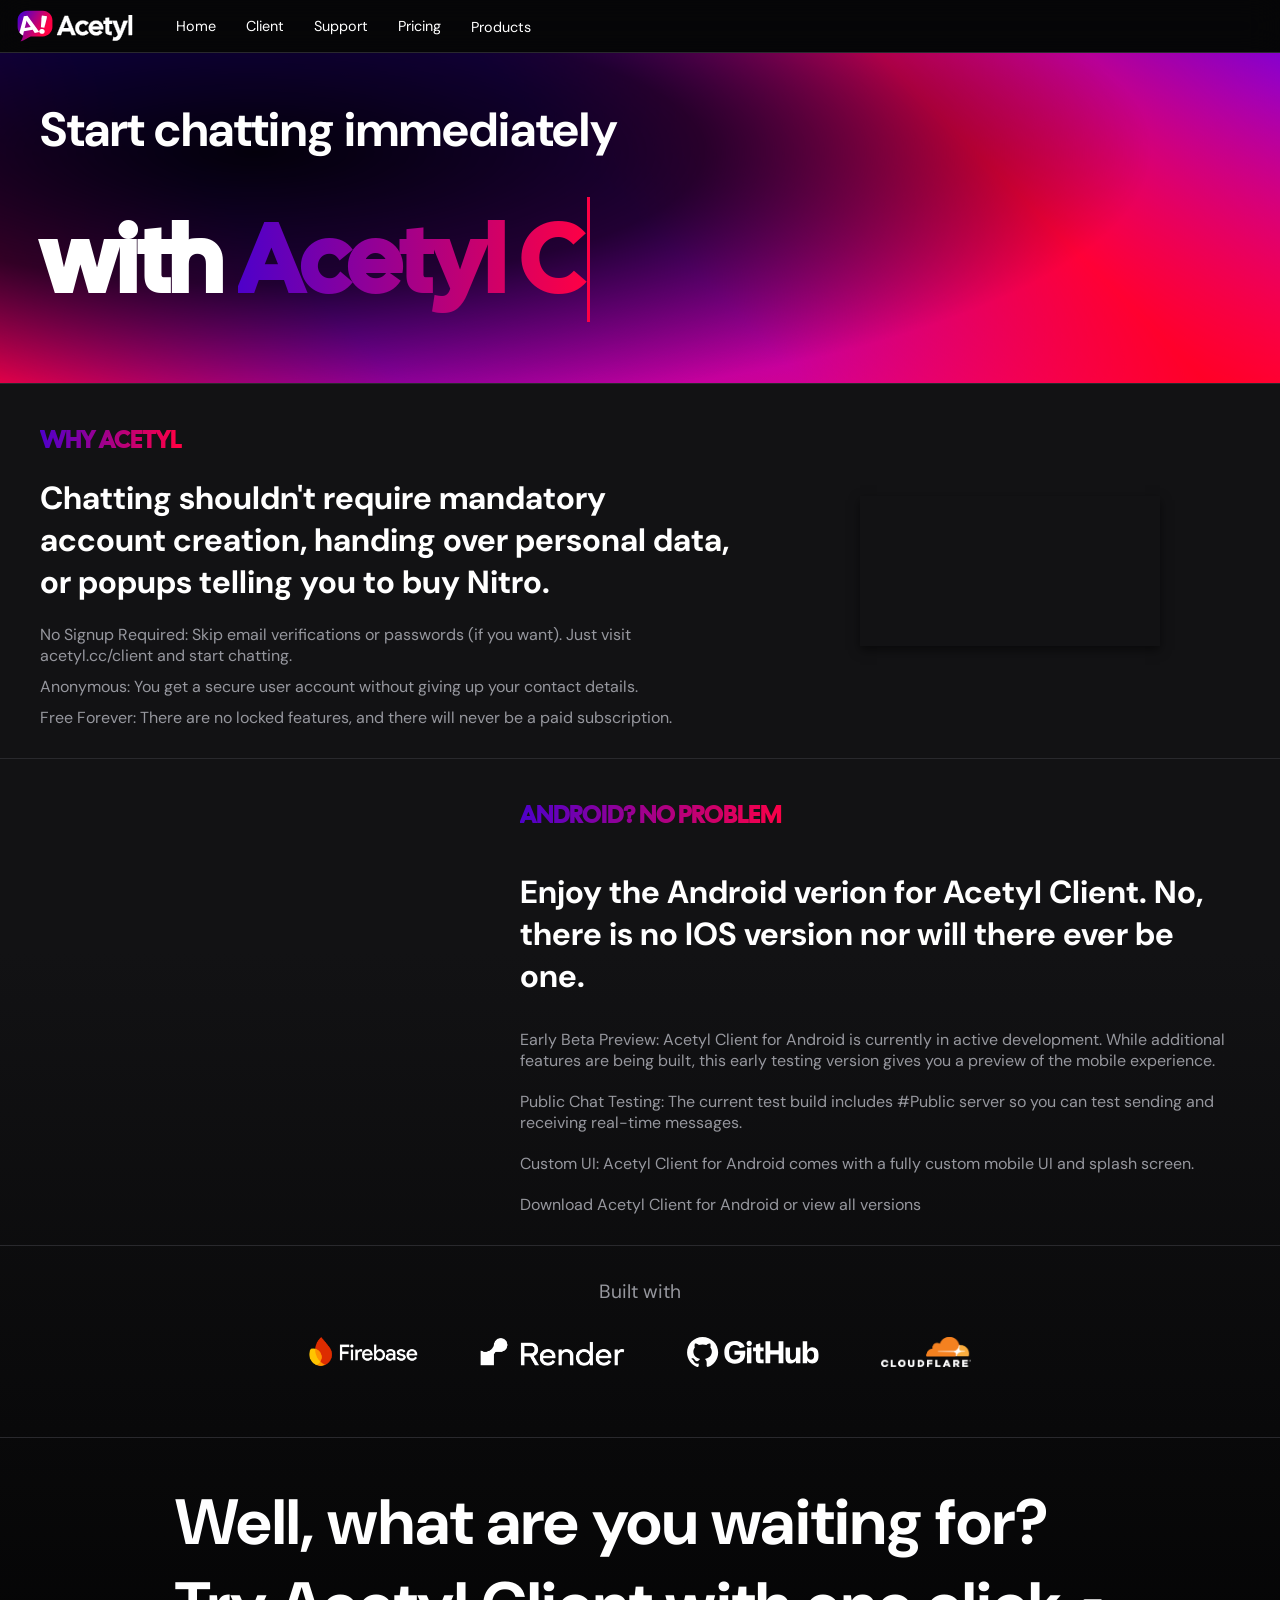
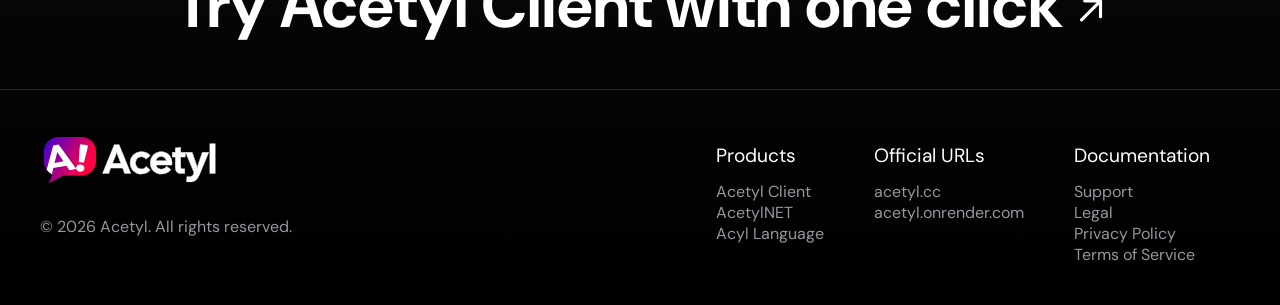
==== commit 4e8a5f90: "og status" ====
--- a/index.html
+++ b/index.html
@@ -19,17 +19,14 @@
         
     <div id="content">
         <div id="section-1">
-            <div class="text-content">
-                <h2>Start chatting immediately</h2>
-                <h1>with <span>Acetyl Client</span></h1>
-            </div>
-            <img src="/client/Assets/3dlogo.png">
+            <h2>Start chatting immediately</h2>
+            <h1>with <span>Acetyl Client</span></h1>
         </div>
         <div id="section-2">
             <div class="left">
                 <h2>WHY ACETYL</h2>
-                <h1>Chatting shouldn't require creating an account, handing over personal data, or being hit with popups telling you to buy Nitro.</h1>
-                <h3>No Signup: Skip email verifications or passwords. Just visit acetyl.cc/client and start chatting.</h3>
+                <h1>Chatting shouldn't require mandatory account creation, handing over personal data, or popups telling you to buy Nitro.</h1>
+                <h3>No Signup Required: Skip email verifications or passwords (if you want). Just visit acetyl.cc/client and start chatting.</h3>
                 <h3>Anonymous: You get a secure user account without giving up your contact details.</h3>
                 <h3>Free Forever: There are no locked features, and there will never be a paid subscription.</h3>
             </div>
--- a/components/global.css
+++ b/components/global.css
@@ -23,6 +23,7 @@
     height: 7vh;
     border-bottom: #29292d 1px solid;
     background: transparent;
+    max-height: 52px;
 }
 
 #header::before {
@@ -94,7 +95,7 @@
     display: flex;
     flex-direction: row;
     position: absolute;
-    top: calc(7vh - 1px);
+    top: 50px;
     left: 0;
     width: 100vw;
     min-height: 150px;
@@ -192,7 +193,7 @@
     display: flex;
     flex-direction: row;
     border-top: #29292d 1px solid;
-    padding: 20px
+    padding: 20px 40px
 }
 
 #footer .left {
--- a/style.css
+++ b/style.css
@@ -3,13 +3,13 @@
     line-height: 0.7;
     border-bottom: #29292d 1px solid;
     display: flex;
-    justify-content: space-between;
-}
-
-#section-1 img {
-    max-width: 300px;        
-    height: auto;
-    object-fit: contain;
+    flex-direction: column;
+    background: 
+        radial-gradient(ellipse 70% 80% at 20% 30%, rgba(0, 0, 0, 0.95) 0%, rgba(0, 0, 0, 0.75) 50%, rgba(0, 0, 0, 0) 100%),
+        repeating-linear-gradient(165deg, #4e00ca 0%, #ff0044 100%), 
+        repeating-linear-gradient(45deg, #ff0044 0%, #4e00ca 25%, #4e00ca 50%, #ff0044 75%, #4e00ca 100%);
+    
+    background-blend-mode: normal, hard-light;
 }
 
 #section-1 h2 {
@@ -22,6 +22,8 @@
     font-family: 'Cal Sans', sans-serif;
     color: #fff;
     font-size: 6rem;
+    margin-top: 40px;
+    margin-bottom: 70px;
 }
 
 #section-1 h1 span {
@@ -82,11 +84,12 @@
     font-family: 'DM Sans', sans-serif;
     font-weight: 400;
     font-size: 1rem;
+    margin: 10px 0;
 }
 
 #section-2 video {
     max-width: 100%;
-    max-height: 450px;
+    max-height: 300px;
     object-fit: contain;
     box-shadow: 0 4px 10px rgba(0, 0, 0, 0.5);
 }
@@ -177,6 +180,7 @@
     align-items: center;
     border-top: #29292d 1px solid;
     margin-top: 50px;
+    justify-content: center;
 }
 
 #section-4 h1 {
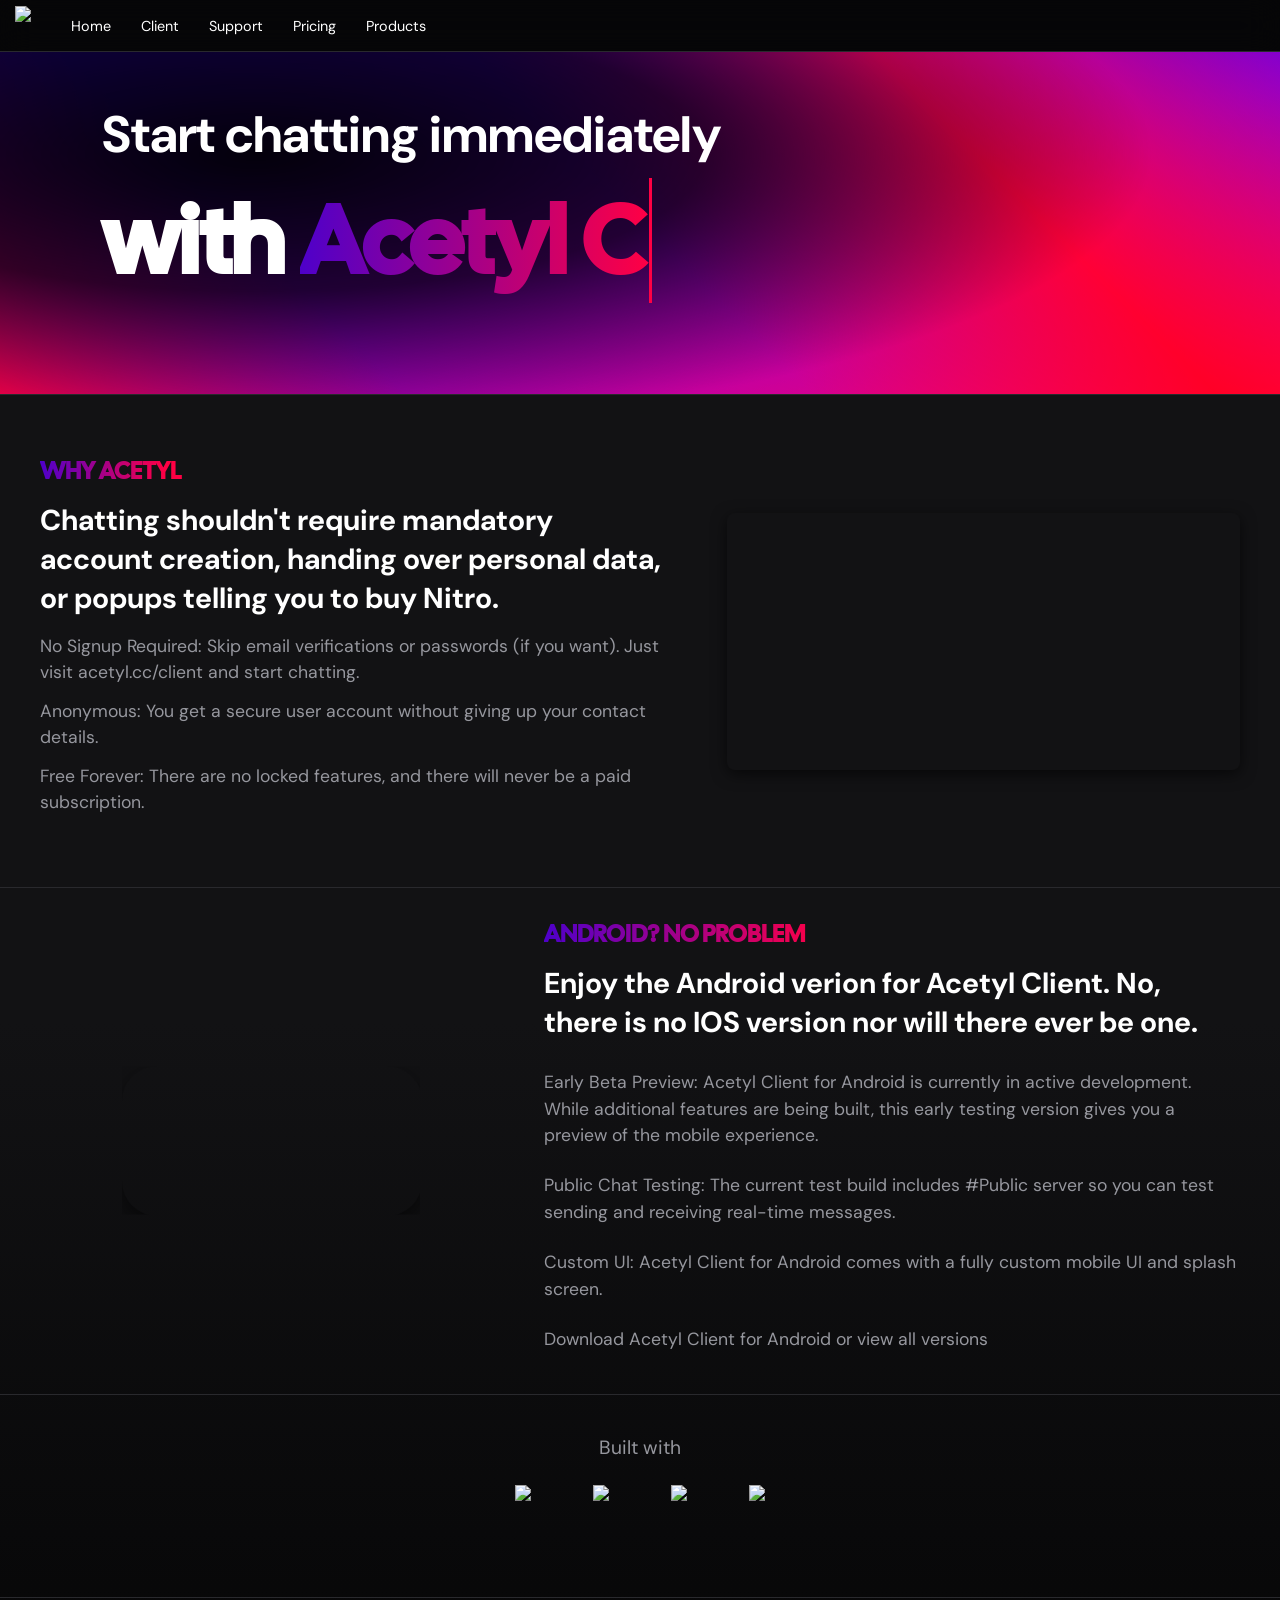
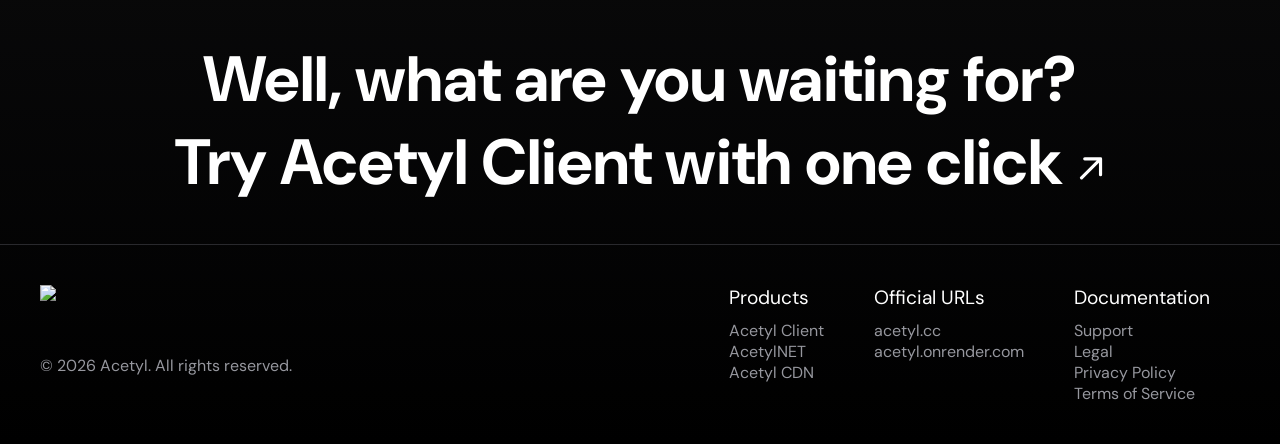
==== commit f0697ca1: "hardware banning" ====
--- a/index.html
+++ b/index.html
@@ -8,7 +8,7 @@
     <link rel="preconnect" href="https://fonts.googleapis.com">
     <link rel="preconnect" href="https://fonts.gstatic.com" crossorigin>
     <link href="https://fonts.googleapis.com/css2?family=Cal+Sans&family=DM+Sans:ital,opsz,wght@0,9..40,100..1000;1,9..40,100..1000&display=swap" rel="stylesheet">
-    <link rel="icon" type="image/svg+xml" href="./client/Assets/favicon.svg">
+    <link rel="icon" type="image/svg+xml" href="./client/assets/favicon.svg">
     
     <link rel="stylesheet" href="/components/global.css">
     <link rel="stylesheet" href="/style.css">    
@@ -31,12 +31,12 @@
                 <h3>Free Forever: There are no locked features, and there will never be a paid subscription.</h3>
             </div>
             <div class="right">
-                <video src="./client/Assets/uploads/promovid2short.mp4" autoplay loop muted playsinline></video>
+                <video src="./client/assets/uploads/promovid2short.mp4" autoplay loop muted playsinline></video>
             </div>
         </div>
         <div id="section-3">
             <div class="left">
-                <video src="./client/Assets/uploads/mobile.mp4" autoplay loop muted playsinline></video>
+                <video src="./client/assets/uploads/mobile.mp4" autoplay loop muted playsinline></video>
             </div>
             <div class="right">
                 <h2>ANDROID? NO PROBLEM</h2>
@@ -53,10 +53,10 @@
         <div id="builtWith">
             <h1>Built with</h1>
             <div id="builtWithLogos">
-                <img src="./client/Assets/firebase.png" onclick="window.open('https://firebase.google.com')">
-                <img src="./client/Assets/render.png" onclick="window.open('https://render.com')">
-                <img src="./client/Assets/github.svg" onclick="window.open('https://github.com')">
-                <img src="./client/Assets/cloudflare.png" onclick="window.open('https://cloudflare.com')">
+                <img src="./client/assets/firebase.png" onclick="window.open('https://firebase.google.com')">
+                <img src="./client/assets/render.png" onclick="window.open('https://render.com')">
+                <img src="./client/assets/github.svg" onclick="window.open('https://github.com')">
+                <img src="./client/assets/cloudflare.png" onclick="window.open('https://cloudflare.com')">
             </div>
         </div>
         <div id="section-4">
--- a/components/global.css
+++ b/components/global.css
@@ -248,6 +248,7 @@
     font-weight: 400;
     color: #fff;
     font-size: 1.2rem;
+    margin-bottom: 10px;
 }
 
 .footer-list a {
--- a/style.css
+++ b/style.css
@@ -1,6 +1,29 @@
+* {
+    box-sizing: border-box;
+    margin: 0;
+    padding: 0;
+}
+
+body {
+    color: #fff;
+    overflow-x: hidden;
+}
+
+#content {
+    width: 100%;
+    margin: 0 auto;
+}
+
+.container {
+    max-width: 1350px;
+    margin: 0 auto;
+    width: 100%;
+}
+
 #section-1 {
-    padding: 20px 40px;
-    line-height: 0.7;
+    width: 100%;
+    padding: 60px clamp(40px, 8vw, 120px); 
+    line-height: 0.9;
     border-bottom: #29292d 1px solid;
     display: flex;
     flex-direction: column;
@@ -8,22 +31,28 @@
         radial-gradient(ellipse 70% 80% at 20% 30%, rgba(0, 0, 0, 0.95) 0%, rgba(0, 0, 0, 0.75) 50%, rgba(0, 0, 0, 0) 100%),
         repeating-linear-gradient(165deg, #4e00ca 0%, #ff0044 100%), 
         repeating-linear-gradient(45deg, #ff0044 0%, #4e00ca 25%, #4e00ca 50%, #ff0044 75%, #4e00ca 100%);
-    
+
     background-blend-mode: normal, hard-light;
 }
 
+#section-1 .section-inner {
+    max-width: 1350px;
+    width: 100%;
+    margin: 0 auto;
+}
+
 #section-1 h2 {
     font-family: 'DM Sans', sans-serif;
     color: #fff;
-    font-size: 3rem;
+    font-size: clamp(2.5rem, 4vw, 4rem);
 }
 
 #section-1 h1 {
     font-family: 'Cal Sans', sans-serif;
     color: #fff;
-    font-size: 6rem;
+    font-size: clamp(4.5rem, 7.5vw, 7.5rem);
     margin-top: 40px;
-    margin-bottom: 70px;
+    margin-bottom: 50px;
 }
 
 #section-1 h1 span {
@@ -32,7 +61,6 @@
     -webkit-text-fill-color: transparent;
     background-clip: text;
     white-space: pre-wrap;
-    
     border-right: 3px solid #FF0044;
     padding-right: 4px;
     animation: blink-cursor 0.75s step-end infinite;
@@ -43,23 +71,24 @@
     50% { border-color: #FF0044; }
 }
 
-
-
 #section-2 {
-    padding: 20px 40px;
+    max-width: 1350px;
+    margin: 0 auto;
+    padding: 60px 40px;
     display: flex;
     flex-direction: row;
+    align-items: center;
     border-bottom: #29292d 1px solid;
+    gap: 60px;
 }
 
 #section-2 .left {
-    flex: 0.6;
-    padding-right: 50px;
+    flex: 0.55;
 }
 
 #section-2 .right {
     display: flex;
-    flex: 0.4;
+    flex: 0.45;
     align-items: center;
     justify-content: center;
 }
@@ -76,29 +105,38 @@
 #section-2 h1, #section-3 h1 {
     color: white;
     font-family: 'DM Sans', sans-serif;
-    font-size: 2rem;
+    font-size: clamp(1.8rem, 2.2vw, 2.2rem);
+    line-height: 1.35;
+    margin: 15px 0;
 }
 
 #section-2 h3, #section-3 h3 {
     color: #96979e;
     font-family: 'DM Sans', sans-serif;
     font-weight: 400;
-    font-size: 1rem;
-    margin: 10px 0;
+    font-size: clamp(1rem, 1.5vw, 1.1rem); 
+    line-height: 1.5;
+    margin: 12px 0;
 }
 
 #section-2 video {
-    max-width: 100%;
-    max-height: 300px;
+    width: 100%;
+    max-width: 600px;
+    max-height: 480px;
     object-fit: contain;
-    box-shadow: 0 4px 10px rgba(0, 0, 0, 0.5);
+    box-shadow: 0 4px 15px rgba(0, 0, 0, 0.6);
+    border-radius: 8px;
 }
 
 #section-3 {
-    padding: 20px 40px;
+    max-width: 1350px;
+    margin: 0 auto;
+    padding: 30px 40px;
     display: flex;
     flex-direction: row;
+    align-items: center;
     border-bottom: #29292d 1px solid;
+    gap: 40px;
 }
 
 #section-3 .left {
@@ -121,7 +159,6 @@
     background-clip: text;
     white-space: pre-wrap;
     font-family: 'Cal Sans', sans-serif;
-    margin-right: 50px;
 }
 
 #section-3 video {
@@ -129,6 +166,7 @@
     object-fit: cover;
     border-radius: 35px;
     clip-path: inset(0 2px 2px 0); 
+    box-shadow: 0 8px 20px rgba(0, 0, 0, 0.5);
 }
 
 #section-3 a {
@@ -139,7 +177,7 @@
     -webkit-background-clip: text;
     background-clip: text;
     color: transparent;
-    transition: background-position 1s ease;
+    transition: background-position 0.8s ease;
 }
 
 #section-3 a:hover {
@@ -147,10 +185,12 @@
 }
 
 #builtWith {
+    max-width: 1350px;
+    margin: 0 auto;
     display: flex;
     flex-direction: column;
-    padding: 20px;
-    gap: 20px
+    padding: 40px 20px;
+    gap: 25px;
 }
 
 #builtWith h1 {
@@ -166,27 +206,34 @@
     flex-direction: row;
     align-items: center;
     justify-content: center;
-    gap: 5%
+    gap: 5%;
 }
 
 #builtWith img {
-    height: 30px;
+    height: 32px;
     cursor: pointer;
+    transition: transform 0.2s ease, opacity 0.2s ease;
+}
+
+#builtWith img:hover {
+    transform: translateY(-2px);
 }
 
 #section-4 {
-    padding: 0 100px;
+    max-width: 1350px;
+    margin: 40px auto 0 auto;
+    padding: 40px 40px;
     display: flex;
     align-items: center;
     border-top: #29292d 1px solid;
-    margin-top: 50px;
-    justify-content: center;
+    justify-content: center;
+    text-align: center;
 }
 
 #section-4 h1 {
     color: white;
     font-family: 'DM Sans', sans-serif;
-    font-size: 4rem;
+    font-size: clamp(3.2rem, 5vw, 4rem);
 }
 
 #section-4 a {
@@ -195,4 +242,9 @@
 
 #section-4 a:hover {
     color: #96979e;
+}
+
+#footer {
+    width: 100%;
+    border-top: #29292d 1px solid;
 }
